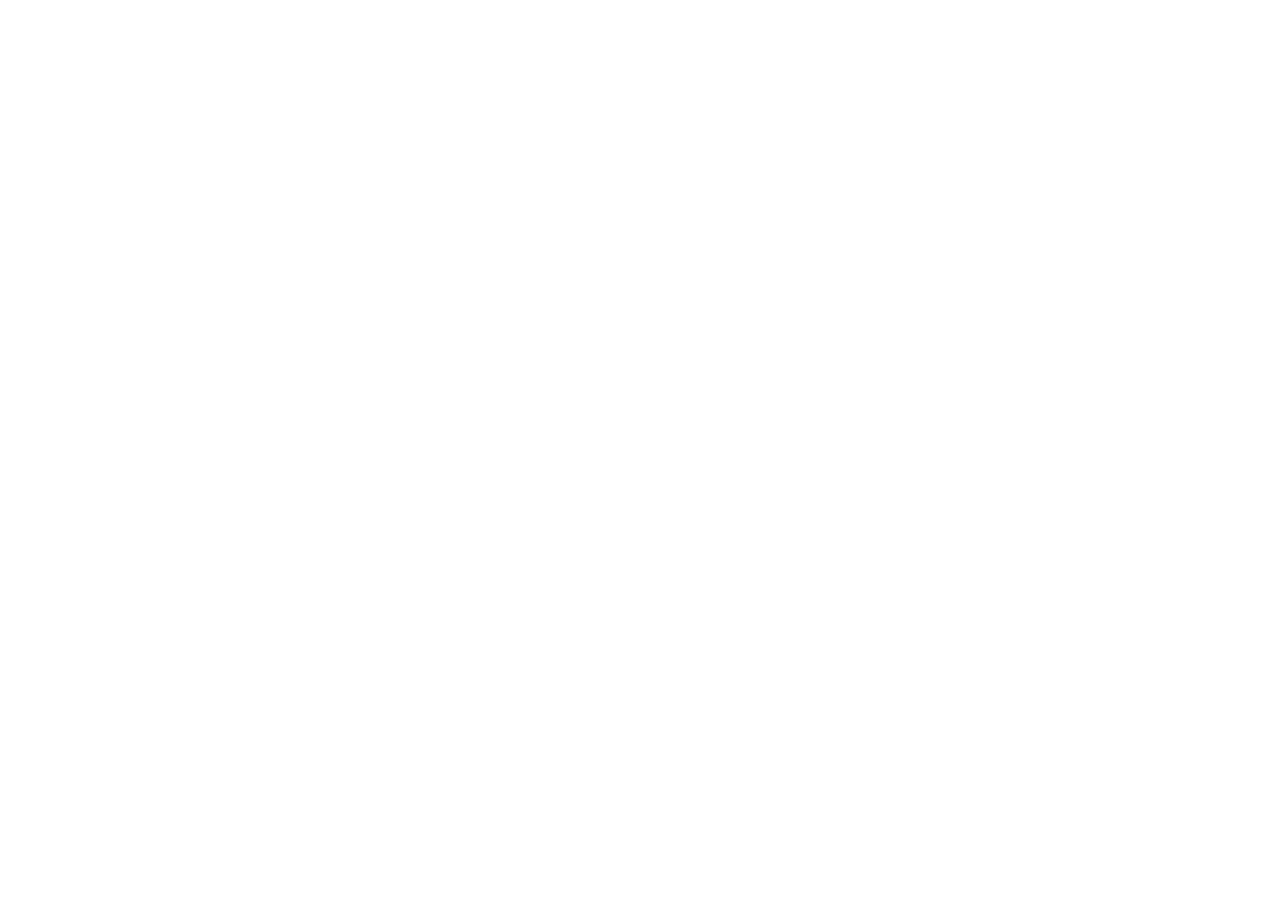
==== lab-2/index.html @ 55cad337 "lab-2 init" ====
<!DOCTYPE html>
<html lang="en">
  <head>
    <meta charset="UTF-8" />
    <meta name="viewport" content="width=device-width, initial-scale=1.0" />
    <title>Document</title>
    <link rel="stylesheet" href="/lab-2/style.css" />
  </head>

  <body>
    <div id="slider">
      <div class="slides">
        <img src="http://picsum.photos/seed/picsum/600/400" alt="" />
        <img src="http://picsum.photos/seed/picsum/600/400" alt="" />
        <img src="http://picsum.photos/seed/picsum/600/400" alt="" />
        <img src="http://picsum.photos/seed/picsum/600/400" alt="" />
        <img src="http://picsum.photos/seed/picsum/600/400" alt="" />
        <img src="http://picsum.photos/seed/picsum/600/400" alt="" />
      </div>
    </div>
    <main></main>
    <script src="/lab-2/main.js"></script>
  </body>
</html>
---- lab-2/style.css ----
#slider {
  width: 600px;
  height: 400px;
  margin: 100px auto 0 auto;
  overflow: hidden;
}
#slider .slides {
  display: flex;
  animation-name: pociag-w-lewo;
  animation-duration: 4s;
  animation-delay: 1s;
  animation-timing-function: ease-in-out;
}

@keyframes pociag-w-lewo {
  0% {
    transform: translateX(0);
  }
  100% {
    transform: translateX(-2000px);
  }
}
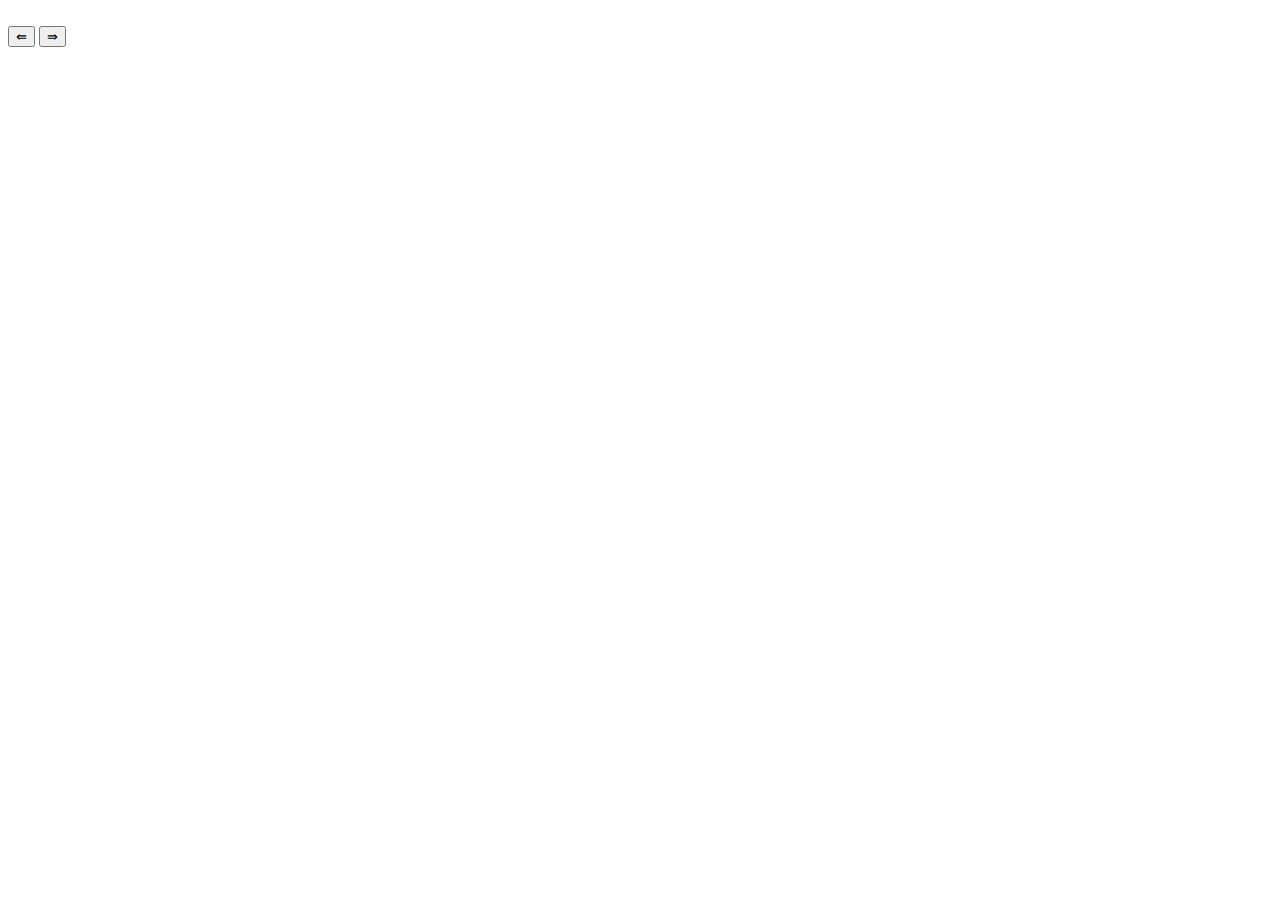
==== commit c0c09e43: "lab3" ====
--- a/lab-2/index.html
+++ b/lab-2/index.html
@@ -2,23 +2,33 @@
 <html lang="en">
   <head>
     <meta charset="UTF-8" />
+    <meta http-equiv="X-UA-Compatible" content="IE=edge" />
     <meta name="viewport" content="width=device-width, initial-scale=1.0" />
-    <title>Document</title>
     <link rel="stylesheet" href="/lab-2/style.css" />
+    <script defer src="/lab-2/main.js"></script>
+    <title>Slider</title>
   </head>
-
   <body>
-    <div id="slider">
+    <div class="slider">
       <div class="slides">
-        <img src="http://picsum.photos/seed/picsum/600/400" alt="" />
-        <img src="http://picsum.photos/seed/picsum/600/400" alt="" />
-        <img src="http://picsum.photos/seed/picsum/600/400" alt="" />
-        <img src="http://picsum.photos/seed/picsum/600/400" alt="" />
-        <img src="http://picsum.photos/seed/picsum/600/400" alt="" />
-        <img src="http://picsum.photos/seed/picsum/600/400" alt="" />
+        <div class="slide">
+          <img src="https://picsum.photos/600/400" alt="" />
+        </div>
+        <div class="slide">
+          <img src="https://picsum.photos/600/400" alt="" />
+        </div>
+        <div class="slide">
+          <img src="https://picsum.photos/600/400" alt="" />
+        </div>
+        <div class="slide">
+          <img src="https://picsum.photos/600/400" alt="" />
+        </div>
+        <div class="slide">
+          <img src="https://picsum.photos/600/400" alt="" />
+        </div>
       </div>
     </div>
-    <main></main>
-    <script src="/lab-2/main.js"></script>
+    <button id="button-next">&lAarr;</button>
+    <button id="button-prev">&rAarr;</button>
   </body>
 </html>
--- a/lab-2/style.css
+++ b/lab-2/style.css
@@ -1,22 +1,4 @@
-#slider {
-  width: 600px;
-  height: 400px;
-  margin: 100px auto 0 auto;
+.slides {
+  display: flex;
   overflow: hidden;
 }
-#slider .slides {
-  display: flex;
-  animation-name: pociag-w-lewo;
-  animation-duration: 4s;
-  animation-delay: 1s;
-  animation-timing-function: ease-in-out;
-}
-
-@keyframes pociag-w-lewo {
-  0% {
-    transform: translateX(0);
-  }
-  100% {
-    transform: translateX(-2000px);
-  }
-}
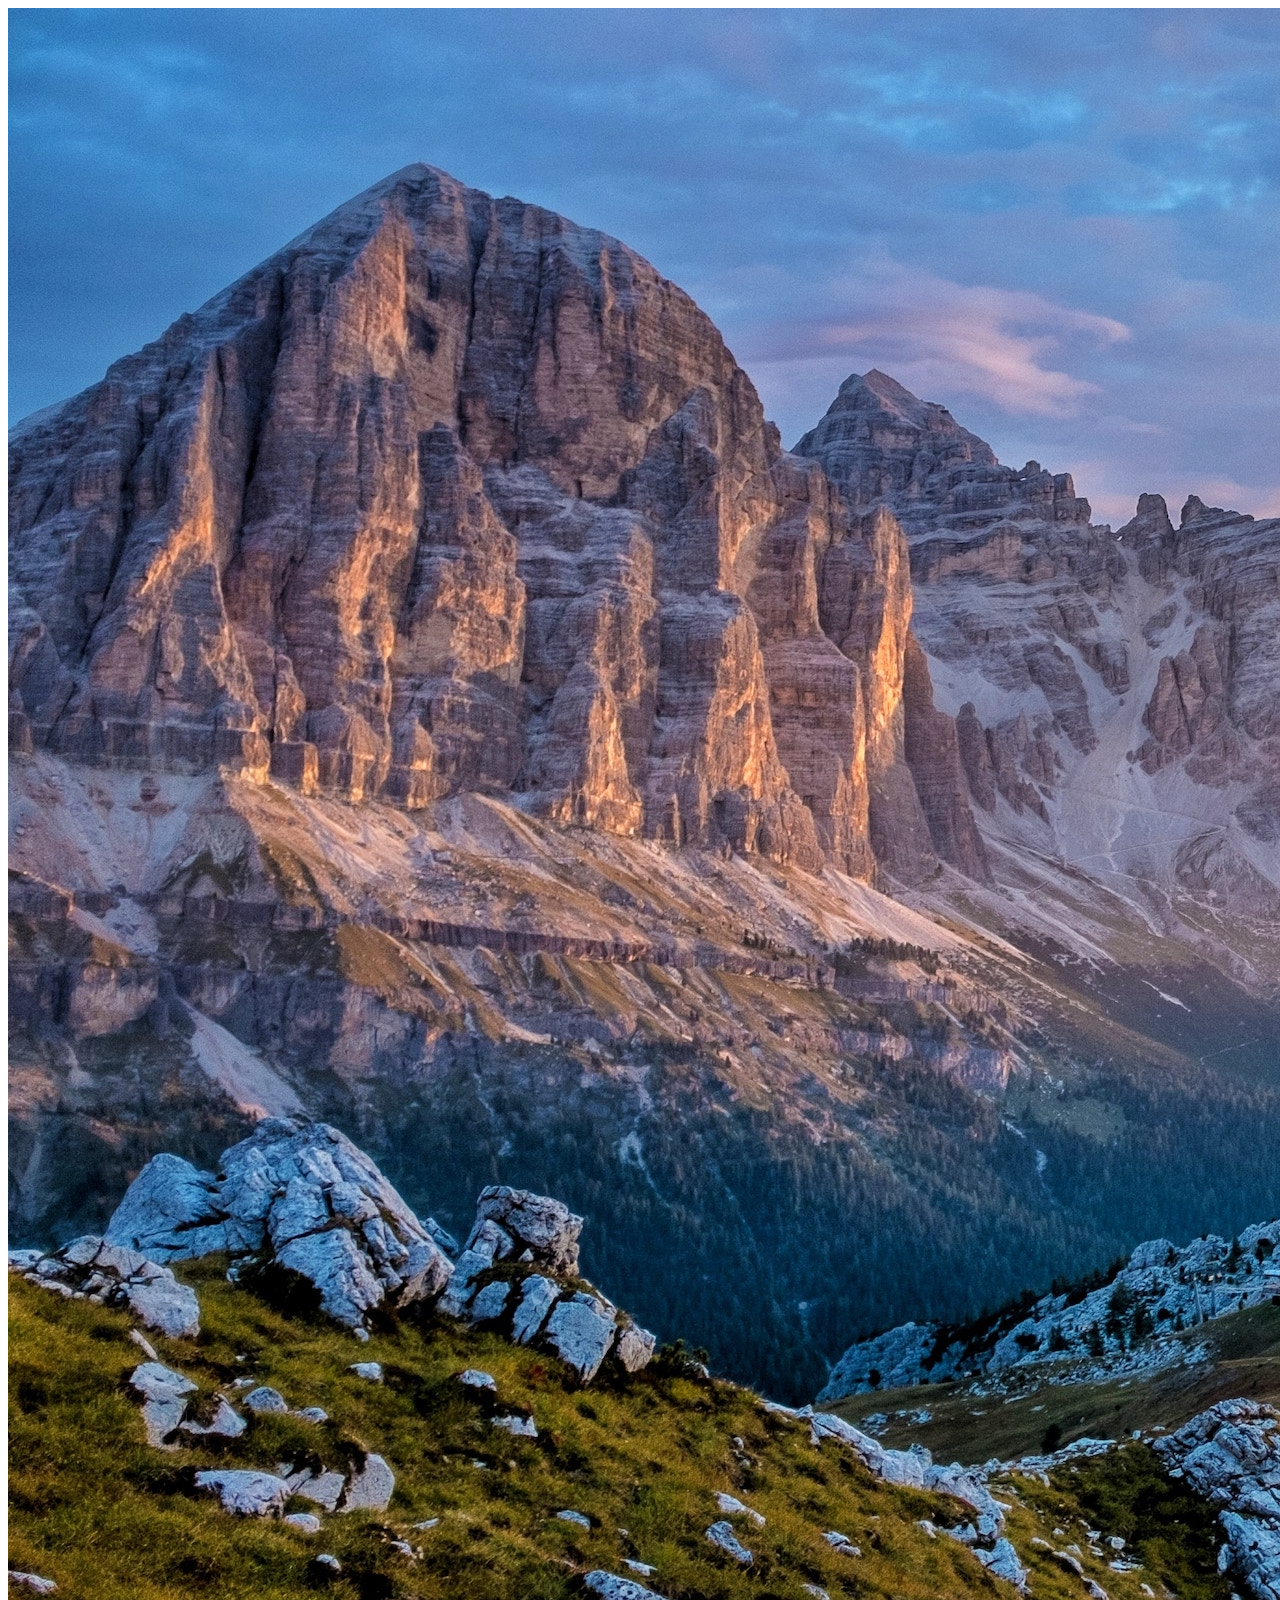
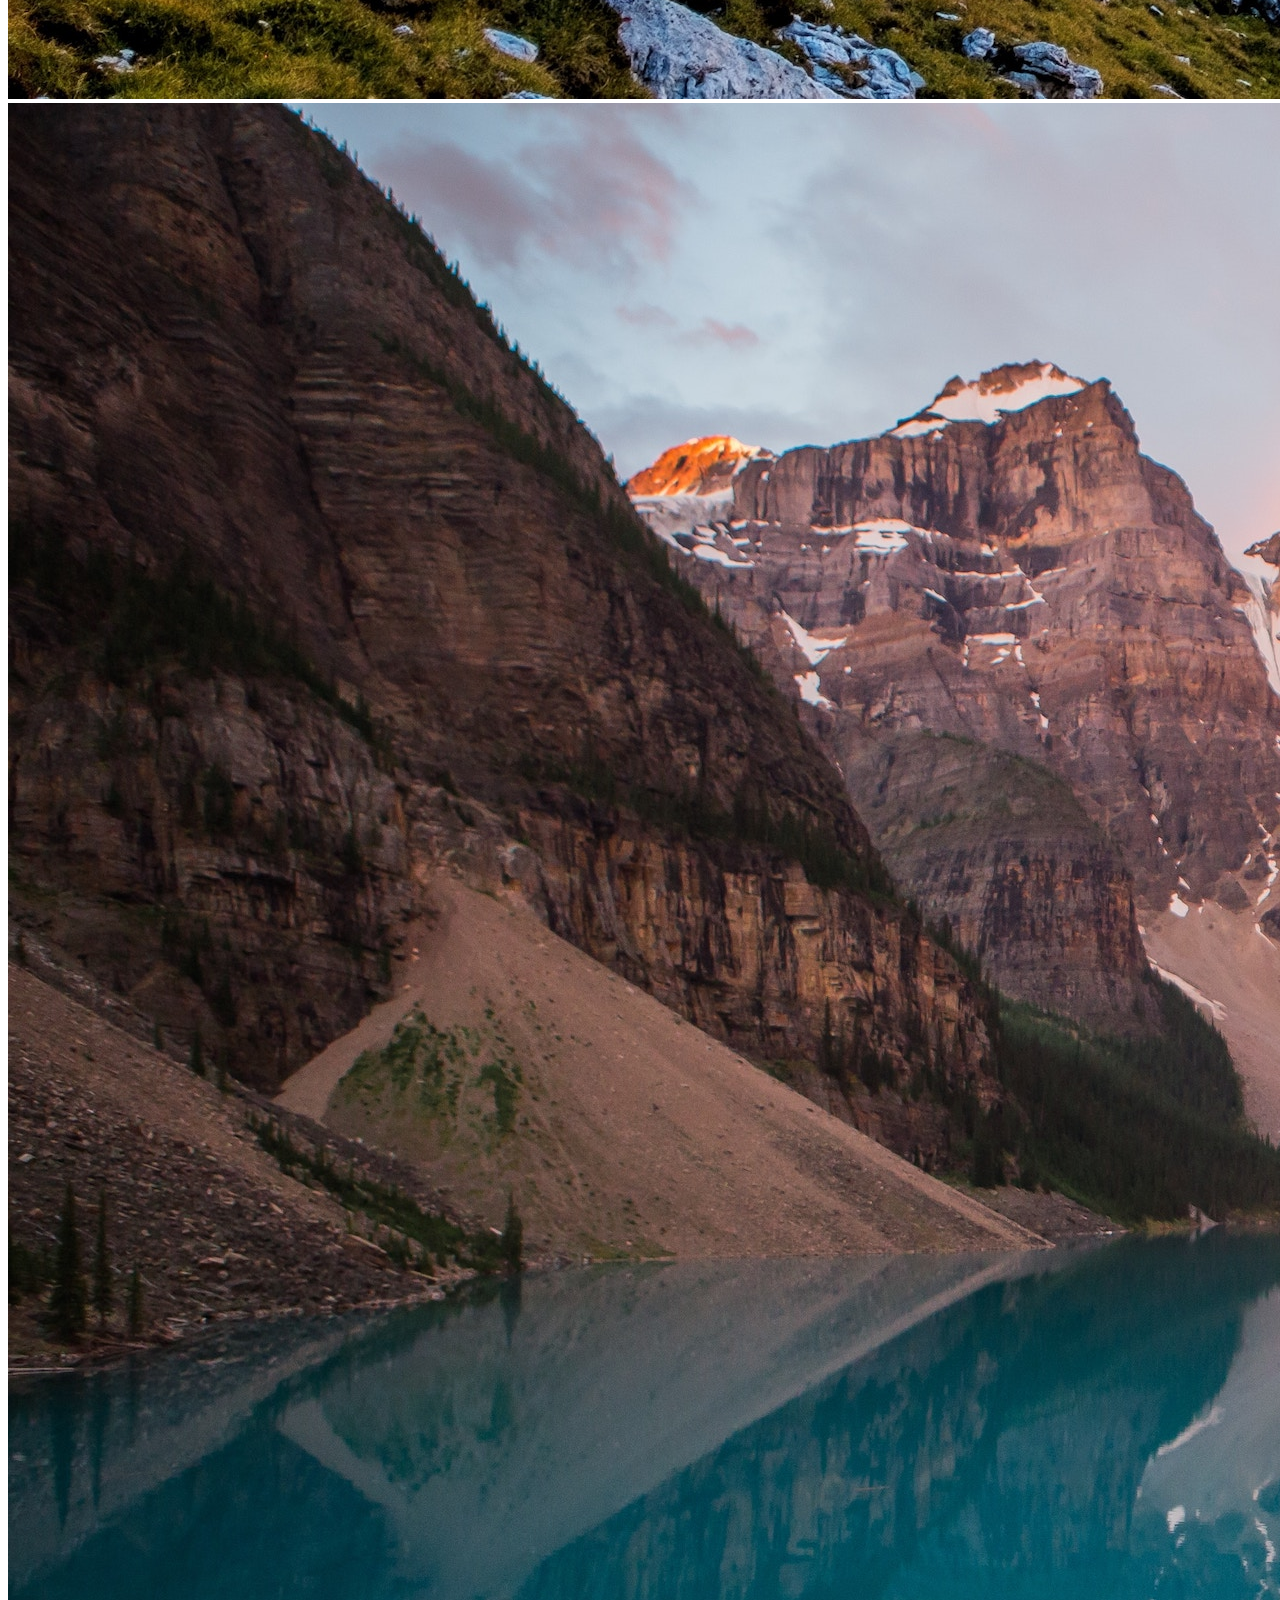
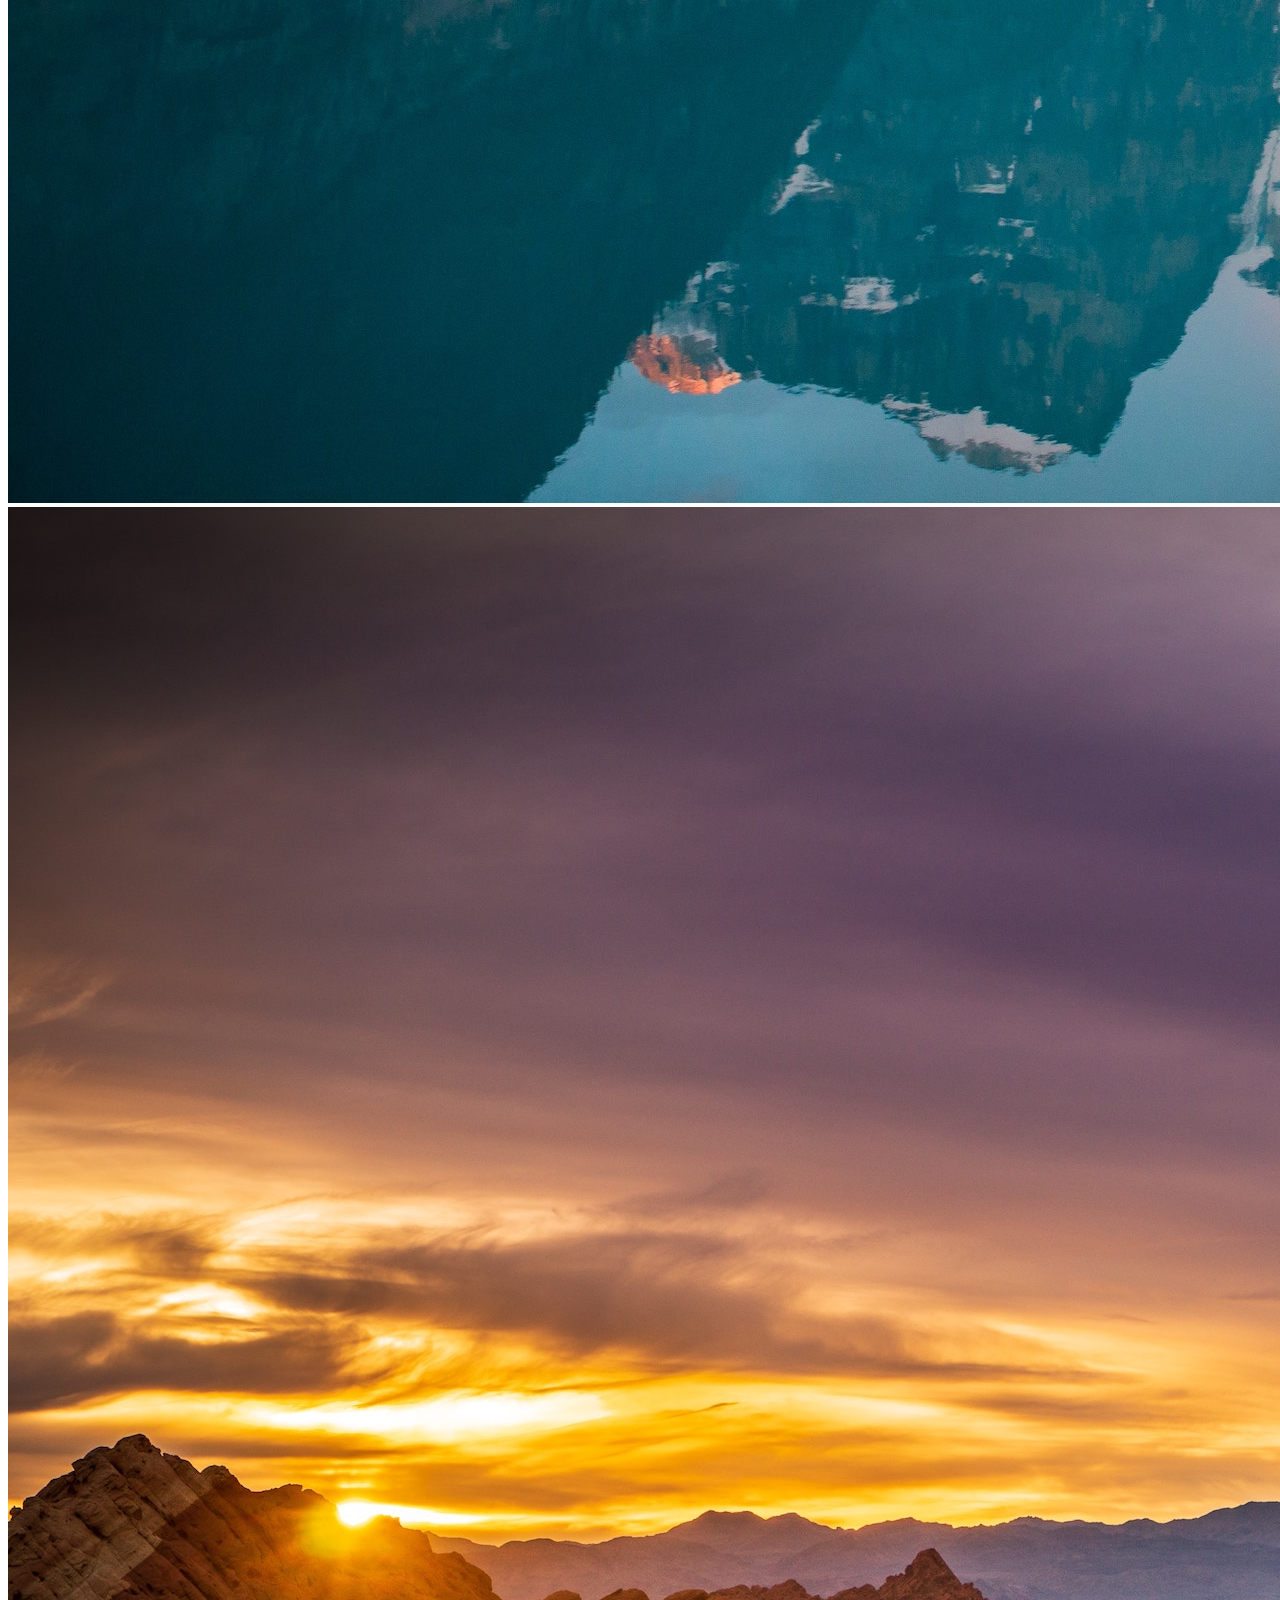
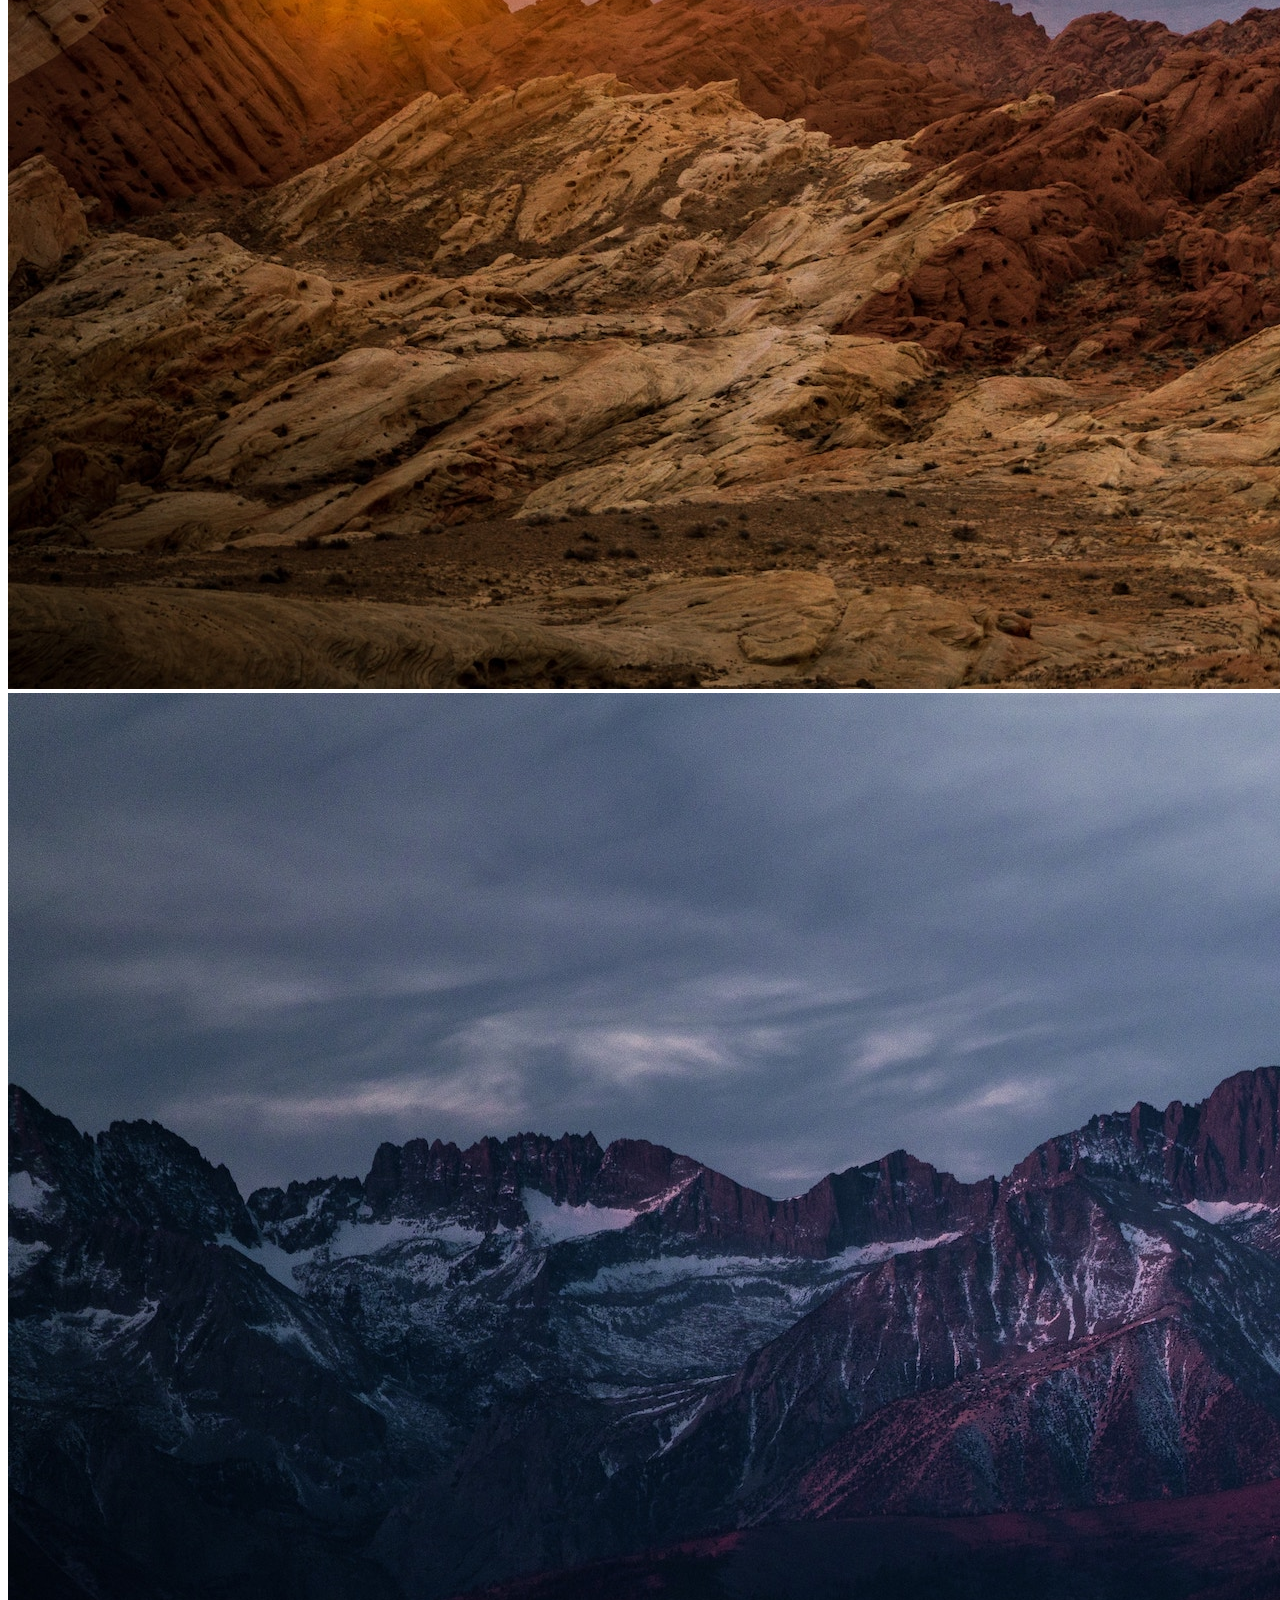
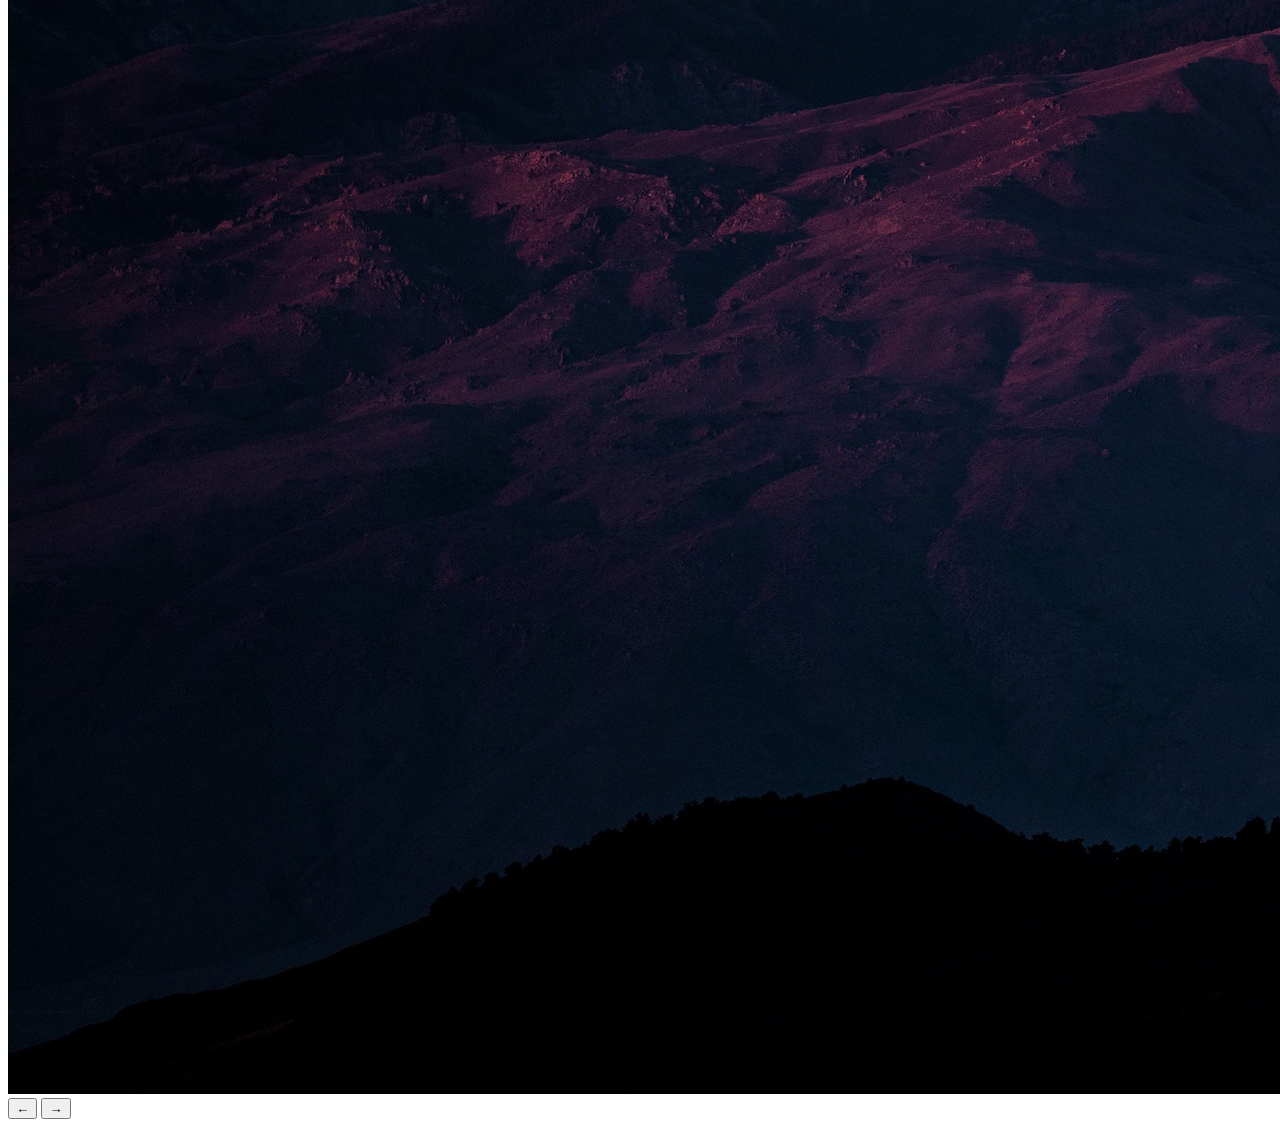
==== commit 01687603: "updated html && new imgs" ====
--- a/lab-2/index.html
+++ b/lab-2/index.html
@@ -10,25 +10,15 @@
   </head>
   <body>
     <div class="slider">
-      <div class="slides">
-        <div class="slide">
-          <img src="https://picsum.photos/600/400" alt="" />
-        </div>
-        <div class="slide">
-          <img src="https://picsum.photos/600/400" alt="" />
-        </div>
-        <div class="slide">
-          <img src="https://picsum.photos/600/400" alt="" />
-        </div>
-        <div class="slide">
-          <img src="https://picsum.photos/600/400" alt="" />
-        </div>
-        <div class="slide">
-          <img src="https://picsum.photos/600/400" alt="" />
-        </div>
-      </div>
+      <div class="slide"><img src="img/img-1.jpg" alt="Photo 1" /></div>
+      <div class="slide"><img src="img/img-2.jpg" alt="Photo 2" /></div>
+      <div class="slide"><img src="img/img-3.jpg" alt="Photo 3" /></div>
+      <div class="slide"><img src="img/img-4.jpg" alt="Photo 4" /></div>
+
+      <button class="slider__btn slider__btn--left">&larr;</button>
+      <button class="slider__btn slider__btn--right">&rarr;</button>
+
+      <div class="dots"></div>
     </div>
-    <button id="button-next">&lAarr;</button>
-    <button id="button-prev">&rAarr;</button>
   </body>
 </html>
